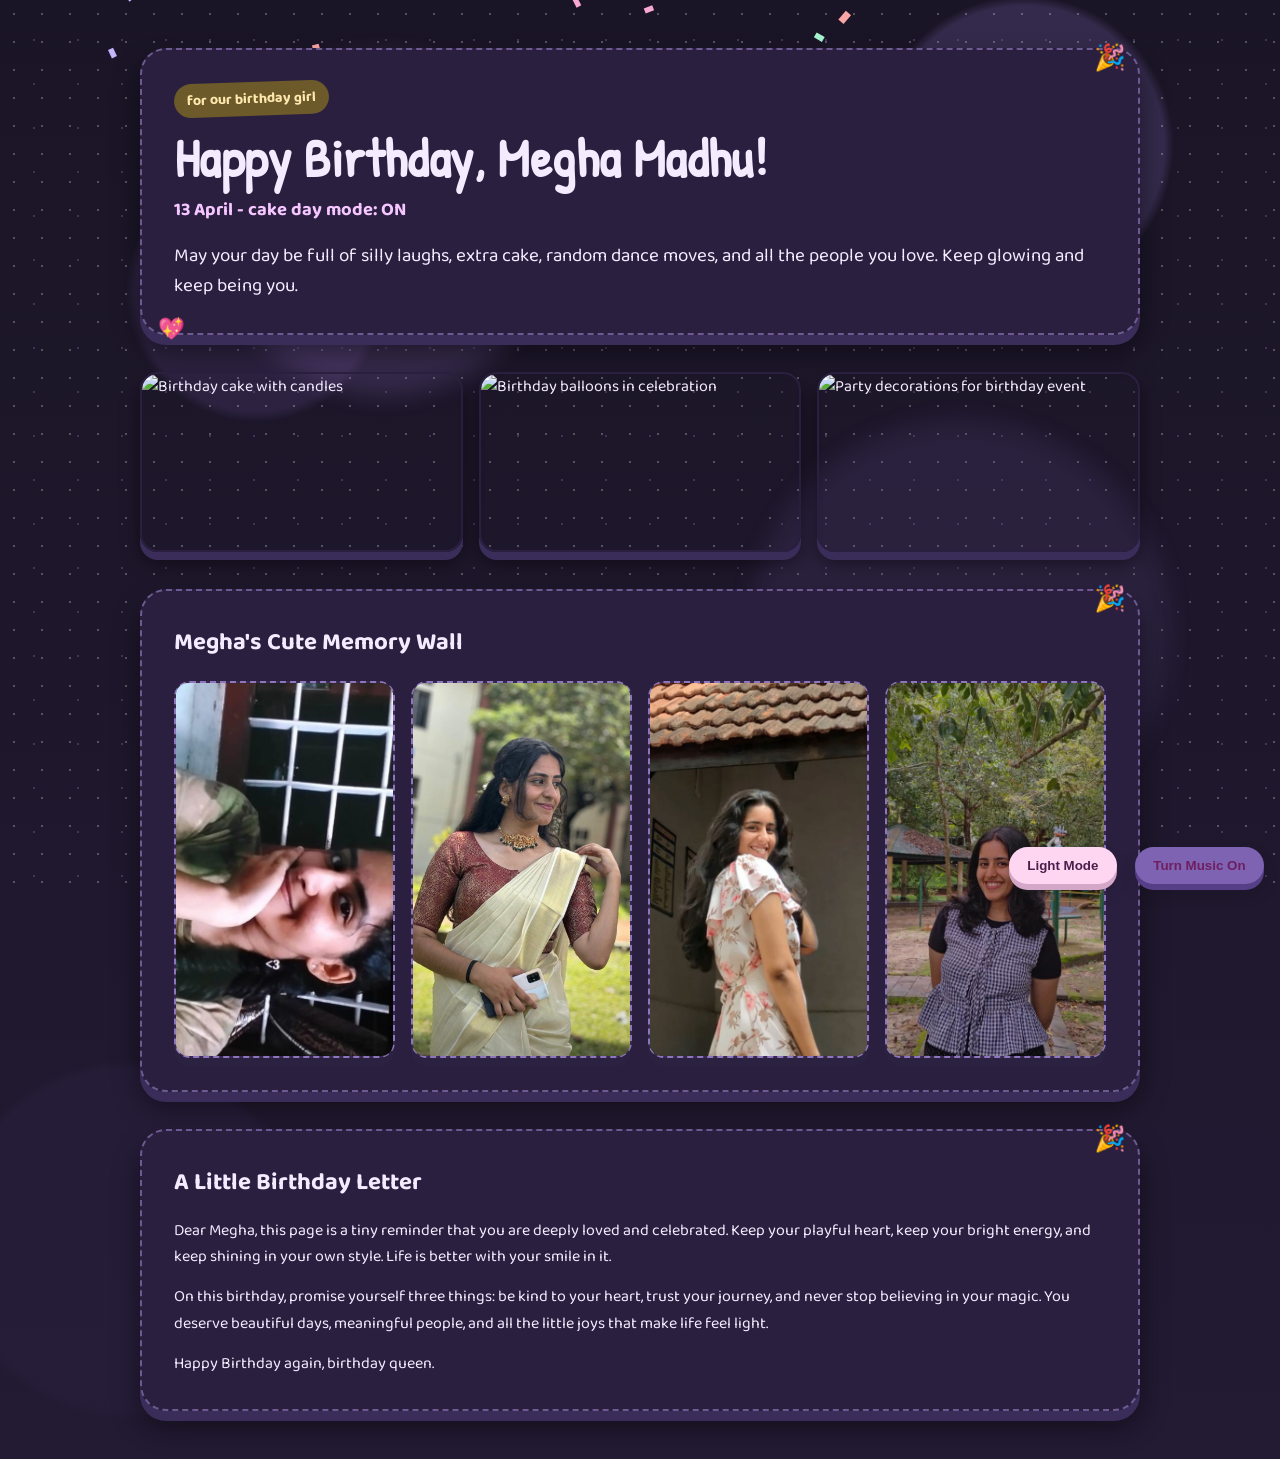
==== index.html @ 581f2db4 "Add files via upload" ====
<!DOCTYPE html>
<html lang="en">
<head>
  <meta charset="UTF-8" />
  <meta name="viewport" content="width=device-width, initial-scale=1.0" />
  <title>Happy Birthday Megha Madhu</title>
  <link rel="preconnect" href="https://fonts.googleapis.com" />
  <link rel="preconnect" href="https://fonts.gstatic.com" crossorigin />
  <link href="https://fonts.googleapis.com/css2?family=Baloo+2:wght@400;600;700;800&family=Patrick+Hand&display=swap" rel="stylesheet" />
  <link rel="stylesheet" href="style.css" />
</head>
<body class="dark-mode">
  <canvas id="confetti-canvas"></canvas>

  <main class="container">
    <section class="hero-card reveal">
      <p class="tagline">for our birthday girl</p>
      <h1>Happy Birthday, Megha Madhu!</h1>
      <p class="date">13 April - cake day mode: ON</p>
      <p class="wish">
        May your day be full of silly laughs, extra cake, random dance moves,
        and all the people you love. Keep glowing and keep being you.
      </p>
    </section>

    <section class="mood-strip reveal">
      <div class="mood-card">
        <img src="https://images.unsplash.com/photo-1464349095431-e9a21285b5f3?auto=format&fit=crop&w=900&q=80" alt="Birthday cake with candles" />
      </div>
      <div class="mood-card">
        <img src="https://images.unsplash.com/photo-1513151233558-d860c5398176?auto=format&fit=crop&w=900&q=80" alt="Birthday balloons in celebration" />
      </div>
      <div class="mood-card">
        <img src="https://images.unsplash.com/photo-1530103862676-de8c9debad1d?auto=format&fit=crop&w=900&q=80" alt="Party decorations for birthday event" />
      </div>
    </section>

    <section class="photos reveal">
      <h2>Megha's Cute Memory Wall</h2>
      <div class="photo-grid">
        <div class="photo-slot">
          <img src="megha-1.jpeg" alt="Megha memory 1" />
        </div>
        <div class="photo-slot">
          <img src="megha-2.jpeg" alt="Megha memory 2" />
        </div>
        <div class="photo-slot">
          <img src="megha-3.jpeg" alt="Megha memory 3" />
        </div>
        <div class="photo-slot">
          <img src="megha-4.jpeg" alt="Megha memory 4" />
        </div>
      </div>
    </section>

    <section class="final-note reveal">
      <h2>A Little Birthday Letter</h2>
      <p>
        Dear Megha, this page is a tiny reminder that you are deeply loved and celebrated.
        Keep your playful heart, keep your bright energy, and keep shining in your own style.
        Life is better with your smile in it.
      </p>
      <p>
        On this birthday, promise yourself three things: be kind to your heart, trust your journey,
        and never stop believing in your magic. You deserve beautiful days, meaningful people,
        and all the little joys that make life feel light.
      </p>
      <p>
        Happy Birthday again, birthday queen.
      </p>
    </section>
  </main>

  <audio id="birthday-music" src="Ed Sheeran - Sapphire (Official Music Video).mp3" loop preload="auto"></audio>
  <button id="theme-toggle" type="button" aria-label="Switch to light mode">
    Light Mode
  </button>
  <button id="music-toggle" type="button" aria-label="Play background music">
    Turn Music On
  </button>

  <script src="script.js"></script>
</body>
</html>
---- style.css ----
:root {
  --card-bg: #fff9fd;
  --card-border: #efcde8;
  --text-dark: #4d245f;
  --body-grad-1: rgba(255, 255, 255, 0.95);
  --body-grad-2: rgba(246, 233, 255, 0.45);
  --body-grad-3: rgba(255, 240, 250, 0.42);
  --body-grad-base-1: #fffefd;
  --body-grad-base-2: #fffafc;
  --sparkle-1: rgba(255, 255, 255, 0.95);
  --sparkle-2: rgba(239, 214, 255, 0.45);
  --glow-1: rgba(255, 255, 255, 0.88);
  --glow-2: rgba(247, 230, 255, 0.4);
  --shadow-accent: #f8d8f0;
  --card-shadow: rgba(72, 21, 96, 0.14);
  --photo-border: #d590cb;
  --photo-bg: #fff;
  --photo-shadow: #f8d8f0;
  --tag-bg: #ffe6a7;
  --tag-text: #74411c;
  --date-text: #7a2d63;
  --music-bg: #ffd6f2;
  --music-shadow: #f1bfe1;
  --theme-bg: #e9ddff;
  --theme-shadow: #ccbcf0;
  --theme-text: #3a2365;
}

body.dark-mode {
  --card-bg: #2a1f3f;
  --card-border: #6d5a90;
  --text-dark: #f5ebff;
  --body-grad-1: rgba(46, 35, 66, 0.9);
  --body-grad-2: rgba(66, 53, 95, 0.65);
  --body-grad-3: rgba(40, 30, 60, 0.65);
  --body-grad-base-1: #1a1526;
  --body-grad-base-2: #231a33;
  --sparkle-1: rgba(255, 255, 255, 0.4);
  --sparkle-2: rgba(192, 153, 255, 0.35);
  --glow-1: rgba(173, 136, 232, 0.25);
  --glow-2: rgba(110, 85, 157, 0.24);
  --shadow-accent: #3b2d59;
  --card-shadow: rgba(0, 0, 0, 0.45);
  --photo-border: #8f75bd;
  --photo-bg: #35294d;
  --photo-shadow: #2b2140;
  --tag-bg: #6d5a2a;
  --tag-text: #ffe8ad;
  --date-text: #f5c6ff;
  --music-bg: #7d63b1;
  --music-shadow: #563f86;
  --theme-bg: #ffd6f2;
  --theme-shadow: #d3a7c8;
  --theme-text: #4a1f4d;
}

* {
  box-sizing: border-box;
}

html {
  scroll-behavior: smooth;
}

body {
  margin: 0;
  min-height: 100vh;
  font-family: "Baloo 2", "Segoe UI", Tahoma, Geneva, Verdana, sans-serif;
  color: var(--text-dark);
  background:
    radial-gradient(circle at 20% 20%, var(--body-grad-1) 0 120px, transparent 130px),
    radial-gradient(circle at 80% 10%, var(--body-grad-2) 0 140px, transparent 150px),
    radial-gradient(circle at 10% 85%, var(--body-grad-3) 0 170px, transparent 180px),
    linear-gradient(180deg, var(--body-grad-base-1) 0%, var(--body-grad-base-2) 100%);
  overflow-x: hidden;
  cursor: url("cake-cursor.svg") 8 8, auto;
  position: relative;
}

body::before,
body::after {
  content: "";
  position: fixed;
  inset: 0;
  pointer-events: none;
  z-index: 0;
}

body::before {
  background-image:
    radial-gradient(circle, var(--sparkle-1) 1.2px, transparent 1.2px),
    radial-gradient(circle, var(--sparkle-2) 1px, transparent 1px);
  background-size: 28px 28px, 44px 44px;
  background-position: 0 0, 12px 18px;
  opacity: 0.65;
  animation: sparkleDrift 22s linear infinite;
}

body::after {
  background:
    radial-gradient(circle at 30% 25%, var(--glow-1) 0 160px, transparent 180px),
    radial-gradient(circle at 75% 70%, var(--glow-2) 0 200px, transparent 220px);
  filter: blur(10px);
  opacity: 0.7;
  animation: glowMove 14s ease-in-out infinite alternate;
}

#confetti-canvas {
  position: fixed;
  inset: 0;
  width: 100%;
  height: 100%;
  pointer-events: none;
  z-index: 1;
}

.container {
  position: relative;
  z-index: 2;
  width: min(1000px, 92%);
  margin: 3rem auto;
  display: grid;
  gap: 2.3rem;
}

.hero-card,
.photos,
.final-note {
  border: 2px dashed var(--card-border);
  background: var(--card-bg);
  border-radius: 26px;
  padding: 2rem;
  box-shadow: 0 10px 0 var(--shadow-accent), 0 16px 28px var(--card-shadow);
  position: relative;
  animation: floatCard 4.5s ease-in-out infinite;
}

.hero-card::before,
.photos::before,
.final-note::before {
  content: "🎉";
  position: absolute;
  width: auto;
  height: auto;
  background: transparent;
  top: -12px;
  right: 12px;
  font-size: 1.6rem;
}

.hero-card::after {
  content: "💖";
  position: absolute;
  left: 16px;
  bottom: -14px;
  font-size: 1.35rem;
}

.mood-strip {
  display: grid;
  grid-template-columns: repeat(auto-fit, minmax(200px, 1fr));
  gap: 1rem;
  animation: floatStrip 5s ease-in-out infinite;
}

.mood-card {
  border-radius: 18px;
  overflow: hidden;
  min-height: 180px;
  box-shadow: 0 8px 0 var(--shadow-accent), 0 12px 20px var(--card-shadow);
  transform: translateY(0);
  transition: transform 0.25s ease;
  border: 2px solid var(--card-bg);
}

.mood-card:hover {
  transform: translateY(-6px);
}

.mood-card img {
  width: 100%;
  height: 100%;
  object-fit: cover;
  display: block;
}

h1,
h2 {
  margin: 0;
}

h1 {
  font-family: "Patrick Hand", "Baloo 2", sans-serif;
  font-size: clamp(2rem, 4.5vw, 3.4rem);
  line-height: 1.1;
  letter-spacing: 0.4px;
}

.tagline {
  display: inline-block;
  margin: 0 0 0.8rem;
  padding: 0.3rem 0.8rem;
  border-radius: 999px;
  background: var(--tag-bg);
  color: var(--tag-text);
  font-size: 0.9rem;
  font-weight: 700;
  transform: rotate(-2deg);
}

.date {
  margin: 0.4rem 0 1rem;
  font-weight: 700;
  font-size: 1.15rem;
  color: var(--date-text);
}

.wish {
  margin: 0;
  font-size: 1.18rem;
  line-height: 1.6;
}

.photos h2 {
  margin-bottom: 1.2rem;
}

.final-note h2 {
  margin-bottom: 1rem;
}

.final-note p {
  margin: 0 0 0.85rem;
  line-height: 1.65;
}

.final-note p:last-child {
  margin-bottom: 0;
}

.photo-grid {
  display: grid;
  gap: 1rem;
  grid-template-columns: repeat(auto-fit, minmax(180px, 1fr));
}

.photo-slot {
  min-height: 210px;
  border: 2px dashed var(--photo-border);
  background: var(--photo-bg);
  border-radius: 16px;
  display: grid;
  place-items: center;
  font-weight: 600;
  font-size: 1.05rem;
  letter-spacing: 0.3px;
  transition: transform 0.2s ease, box-shadow 0.2s ease;
  box-shadow: 0 8px 0 var(--photo-shadow);
  animation: floatPhoto 3.8s ease-in-out infinite;
}

.photo-slot:nth-child(2) { animation-delay: 0.4s; }
.photo-slot:nth-child(3) { animation-delay: 0.8s; }
.photo-slot:nth-child(4) { animation-delay: 1.2s; }

.photo-slot:hover {
  transform: rotate(-2deg) translateY(-3px);
  box-shadow: 0 8px 0 var(--photo-shadow), 0 10px 20px var(--card-shadow);
}

.photo-slot img {
  width: 100%;
  height: 100%;
  object-fit: cover;
  border-radius: 12px;
  display: block;
}

.reveal {
  opacity: 0;
  transform: translateY(24px);
  transition: opacity 0.7s ease, transform 0.7s ease;
}

.reveal.visible {
  opacity: 1;
  transform: translateY(0);
}

#theme-toggle,
#music-toggle {
  position: fixed;
  bottom: 1rem;
  z-index: 3;
  border: none;
  border-radius: 999px;
  padding: 0.7rem 1.15rem;
  font-weight: 700;
  color: #6f1f61;
  box-shadow: 0 6px 0 var(--music-shadow), 0 10px 18px rgba(0, 0, 0, 0.12);
  cursor: pointer;
}

#theme-toggle {
  right: 10.2rem;
  color: var(--theme-text);
  background: var(--theme-bg);
  box-shadow: 0 6px 0 var(--theme-shadow), 0 10px 18px rgba(0, 0, 0, 0.12);
}

#music-toggle {
  right: 1rem;
  color: #6f1f61;
  background: var(--music-bg);
}

#theme-toggle:hover,
#music-toggle:hover {
  transform: translateY(-2px) rotate(-2deg);
}

@keyframes floatCard {
  0%, 100% { transform: translateY(0); }
  50% { transform: translateY(-8px); }
}

@keyframes floatStrip {
  0%, 100% { transform: translateY(0); }
  50% { transform: translateY(-6px); }
}

@keyframes floatPhoto {
  0%, 100% { transform: translateY(0) rotate(0deg); }
  50% { transform: translateY(-7px) rotate(-1deg); }
}

@keyframes sparkleDrift {
  0% { transform: translateY(0); }
  100% { transform: translateY(-60px); }
}

@keyframes glowMove {
  0% { transform: translate3d(0, 0, 0) scale(1); }
  100% { transform: translate3d(-10px, -8px, 0) scale(1.03); }
}

@media (max-width: 900px) {
  .container {
    width: min(1000px, 94%);
    margin: 2.2rem auto;
    gap: 1.6rem;
  }

  .hero-card,
  .photos,
  .final-note {
    padding: 1.5rem;
    border-radius: 22px;
  }

  .mood-strip {
    grid-template-columns: repeat(2, minmax(0, 1fr));
    animation-duration: 4.2s;
  }

  .mood-card {
    min-height: 160px;
  }

  .photo-slot {
    min-height: 185px;
  }
}

@media (max-width: 640px) {
  body {
    cursor: auto;
  }

  .container {
    width: min(1000px, 95%);
    margin: 1.2rem auto 1.8rem;
    gap: 1.1rem;
  }

  .hero-card::before,
  .photos::before {
    top: -8px;
    right: 8px;
    font-size: 1.3rem;
  }

  h1 {
    font-size: clamp(1.7rem, 8vw, 2.3rem);
  }

  .date {
    font-size: 1rem;
    margin-bottom: 0.7rem;
  }

  .wish {
    font-size: 1rem;
    line-height: 1.5;
  }

  .mood-strip {
    grid-template-columns: 1fr;
    gap: 0.8rem;
    animation-duration: 3.8s;
  }

  .mood-card {
    min-height: 190px;
  }

  .photo-grid {
    grid-template-columns: 1fr;
    gap: 0.8rem;
  }

  .photo-slot {
    min-height: 170px;
    font-size: 0.98rem;
  }

  #music-toggle {
    right: 0.7rem;
    bottom: 0.7rem;
    padding: 0.62rem 0.95rem;
    font-size: 0.9rem;
  }

  #theme-toggle {
    right: 8.8rem;
    bottom: 0.7rem;
    padding: 0.62rem 0.95rem;
    font-size: 0.9rem;
  }
}

@media (prefers-reduced-motion: reduce) {
  .hero-card,
  .photos,
  .mood-strip,
  .photo-slot {
    animation: none;
  }

  body::before,
  body::after {
    animation: none;
  }
}

@media (max-width: 380px) {
  .hero-card,
  .photos,
  .final-note {
    padding: 1.1rem;
  }

  .tagline {
    font-size: 0.8rem;
    padding: 0.3rem 0.6rem;
  }
}
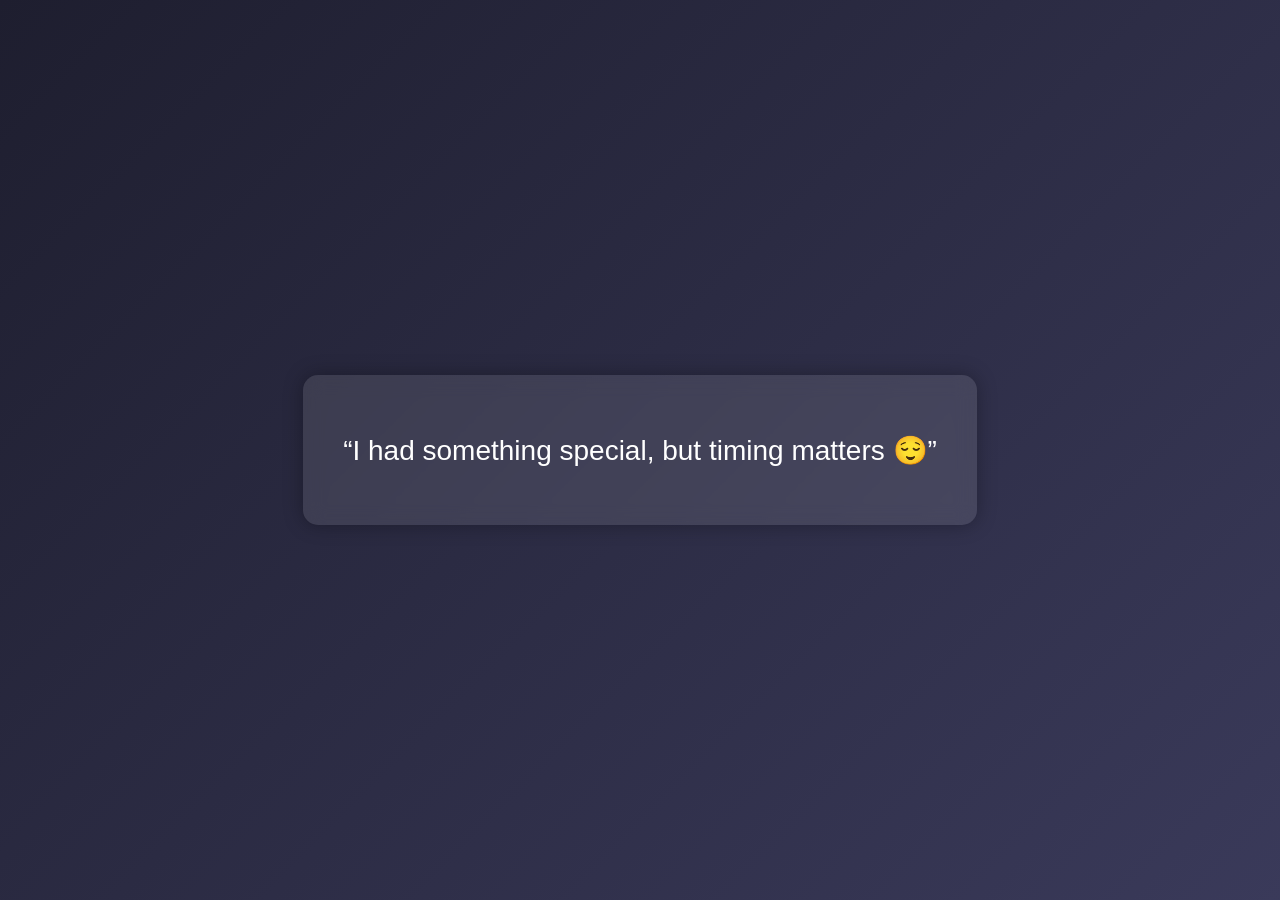
==== commit 0544b27d: "Revise index.html for a simpler message display Removed birthday message content and added a simple " ====
--- a/index.html
+++ b/index.html
@@ -1,84 +1,37 @@
 <!DOCTYPE html>
 <html lang="en">
 <head>
-  <meta charset="UTF-8" />
-  <meta name="viewport" content="width=device-width, initial-scale=1.0" />
-  <title>Happy Birthday Megha Madhu</title>
-  <link rel="preconnect" href="https://fonts.googleapis.com" />
-  <link rel="preconnect" href="https://fonts.gstatic.com" crossorigin />
-  <link href="https://fonts.googleapis.com/css2?family=Baloo+2:wght@400;600;700;800&family=Patrick+Hand&display=swap" rel="stylesheet" />
-  <link rel="stylesheet" href="style.css" />
+    <meta charset="UTF-8">
+    <title>Message</title>
+    <style>
+        body {
+            margin: 0;
+            height: 100vh;
+            display: flex;
+            justify-content: center;
+            align-items: center;
+            background: linear-gradient(135deg, #1e1e2f, #3a3a5a);
+            font-family: Arial, sans-serif;
+            color: white;
+        }
+        .box {
+            text-align: center;
+            padding: 40px;
+            border-radius: 15px;
+            background: rgba(255, 255, 255, 0.1);
+            backdrop-filter: blur(10px);
+            box-shadow: 0 0 20px rgba(0,0,0,0.3);
+        }
+        h1 {
+            font-size: 28px;
+            font-weight: normal;
+        }
+    </style>
 </head>
-<body class="dark-mode">
-  <canvas id="confetti-canvas"></canvas>
-
-  <main class="container">
-    <section class="hero-card reveal">
-      <p class="tagline">for our birthday girl</p>
-      <h1>Happy Birthday, Megha Madhu!</h1>
-      <p class="date">13 April - cake day mode: ON</p>
-      <p class="wish">
-        May your day be full of silly laughs, extra cake, random dance moves,
-        and all the people you love. Keep glowing and keep being you.
-      </p>
-    </section>
-
-    <section class="mood-strip reveal">
-      <div class="mood-card">
-        <img src="https://images.unsplash.com/photo-1464349095431-e9a21285b5f3?auto=format&fit=crop&w=900&q=80" alt="Birthday cake with candles" />
-      </div>
-      <div class="mood-card">
-        <img src="https://images.unsplash.com/photo-1513151233558-d860c5398176?auto=format&fit=crop&w=900&q=80" alt="Birthday balloons in celebration" />
-      </div>
-      <div class="mood-card">
-        <img src="https://images.unsplash.com/photo-1530103862676-de8c9debad1d?auto=format&fit=crop&w=900&q=80" alt="Party decorations for birthday event" />
-      </div>
-    </section>
-
-    <section class="photos reveal">
-      <h2>Megha's Cute Memory Wall</h2>
-      <div class="photo-grid">
-        <div class="photo-slot">
-          <img src="megha-1.jpeg" alt="Megha memory 1" />
-        </div>
-        <div class="photo-slot">
-          <img src="megha-2.jpeg" alt="Megha memory 2" />
-        </div>
-        <div class="photo-slot">
-          <img src="megha-3.jpeg" alt="Megha memory 3" />
-        </div>
-        <div class="photo-slot">
-          <img src="megha-4.jpeg" alt="Megha memory 4" />
-        </div>
-      </div>
-    </section>
-
-    <section class="final-note reveal">
-      <h2>A Little Birthday Letter</h2>
-      <p>
-        Dear Megha, this page is a tiny reminder that you are deeply loved and celebrated.
-        Keep your playful heart, keep your bright energy, and keep shining in your own style.
-        Life is better with your smile in it.
-      </p>
-      <p>
-        On this birthday, promise yourself three things: be kind to your heart, trust your journey,
-        and never stop believing in your magic. You deserve beautiful days, meaningful people,
-        and all the little joys that make life feel light.
-      </p>
-      <p>
-        Happy Birthday again, birthday queen.
-      </p>
-    </section>
-  </main>
-
-  <audio id="birthday-music" src="Ed Sheeran - Sapphire (Official Music Video).mp3" loop preload="auto"></audio>
-  <button id="theme-toggle" type="button" aria-label="Switch to light mode">
-    Light Mode
-  </button>
-  <button id="music-toggle" type="button" aria-label="Play background music">
-    Turn Music On
-  </button>
-
-  <script src="script.js"></script>
+<body>
+    <div class="box">
+        <h1>“I had something special, but timing matters 😌”</h1>
+    </div>
 </body>
 </html>
+
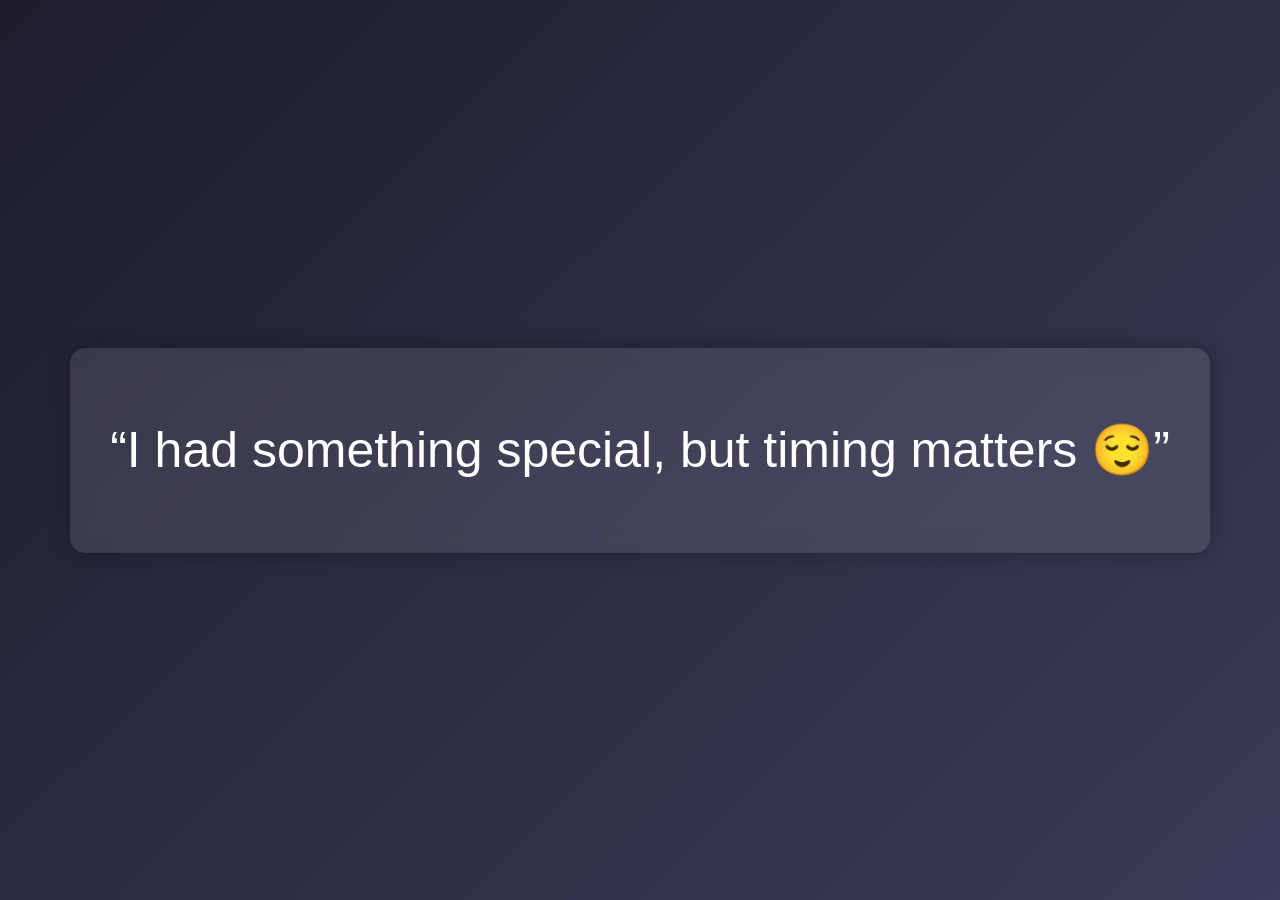
==== commit e4eaa842: "Increase font size of h1 to 50px" ====
--- a/index.html
+++ b/index.html
@@ -23,7 +23,7 @@
             box-shadow: 0 0 20px rgba(0,0,0,0.3);
         }
         h1 {
-            font-size: 28px;
+            font-size: 50px;
             font-weight: normal;
         }
     </style>
